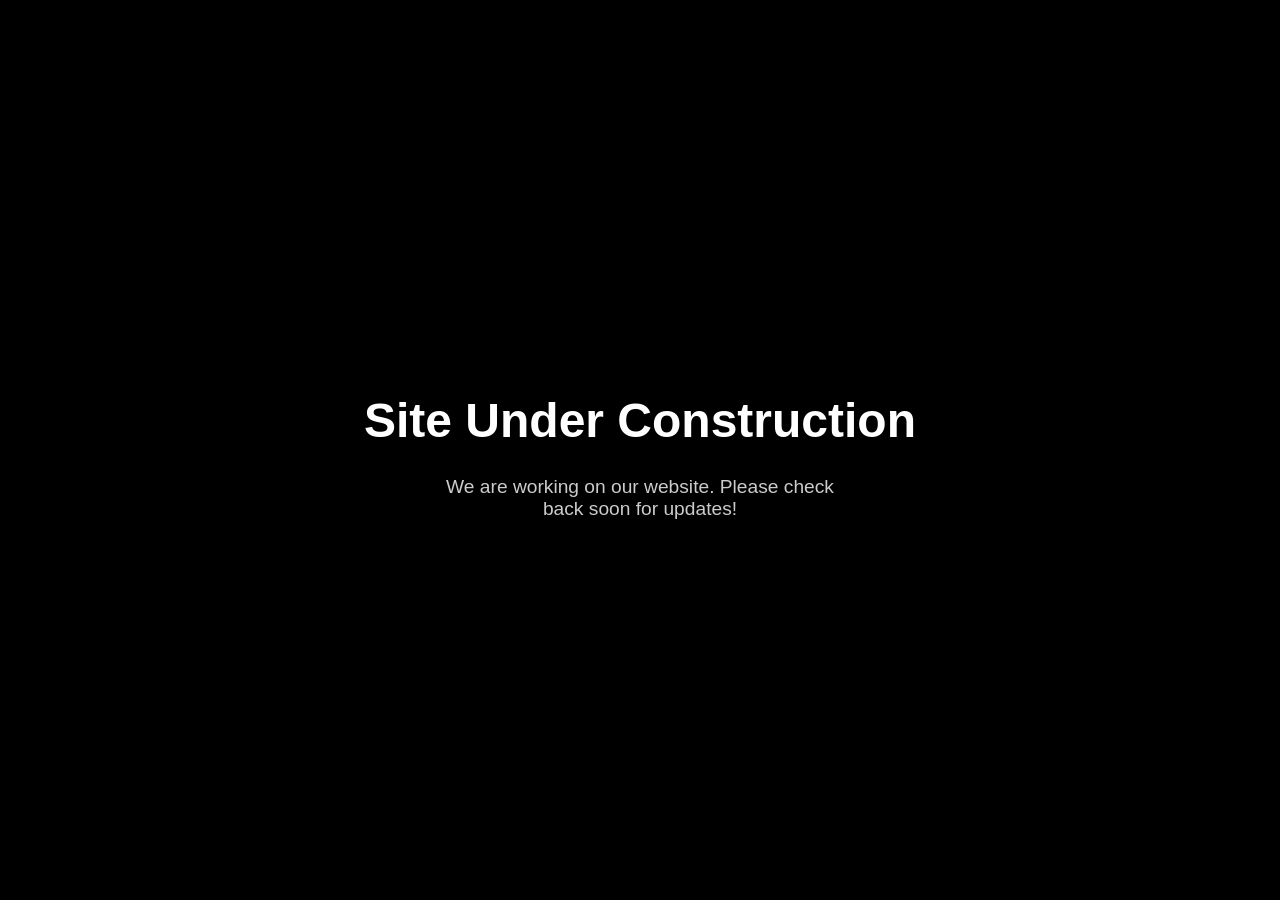
==== index.html @ ab23b489 "Create index.html" ====
<!DOCTYPE html>
<html lang="en">
<head>
  <meta charset="UTF-8" />
  <meta name="viewport" content="width=device-width, initial-scale=1" />
  <title>BlackAnt Games - Under Construction</title>
  <style>
    body {
      margin: 0;
      height: 100vh;
      background-color: #000;
      color: #fff;
      display: flex;
      justify-content: center;
      align-items: center;
      font-family: Arial, sans-serif;
      text-align: center;
      flex-direction: column;
    }
    h1 {
      font-size: 3rem;
      margin-bottom: 0.5rem;
    }
    p {
      font-size: 1.2rem;
      color: #ccc;
      max-width: 400px;
    }
  </style>
</head>
<body>
  <h1>Site Under Construction</h1>
  <p>We are working on our website. Please check back soon for updates!</p>
</body>
</html>
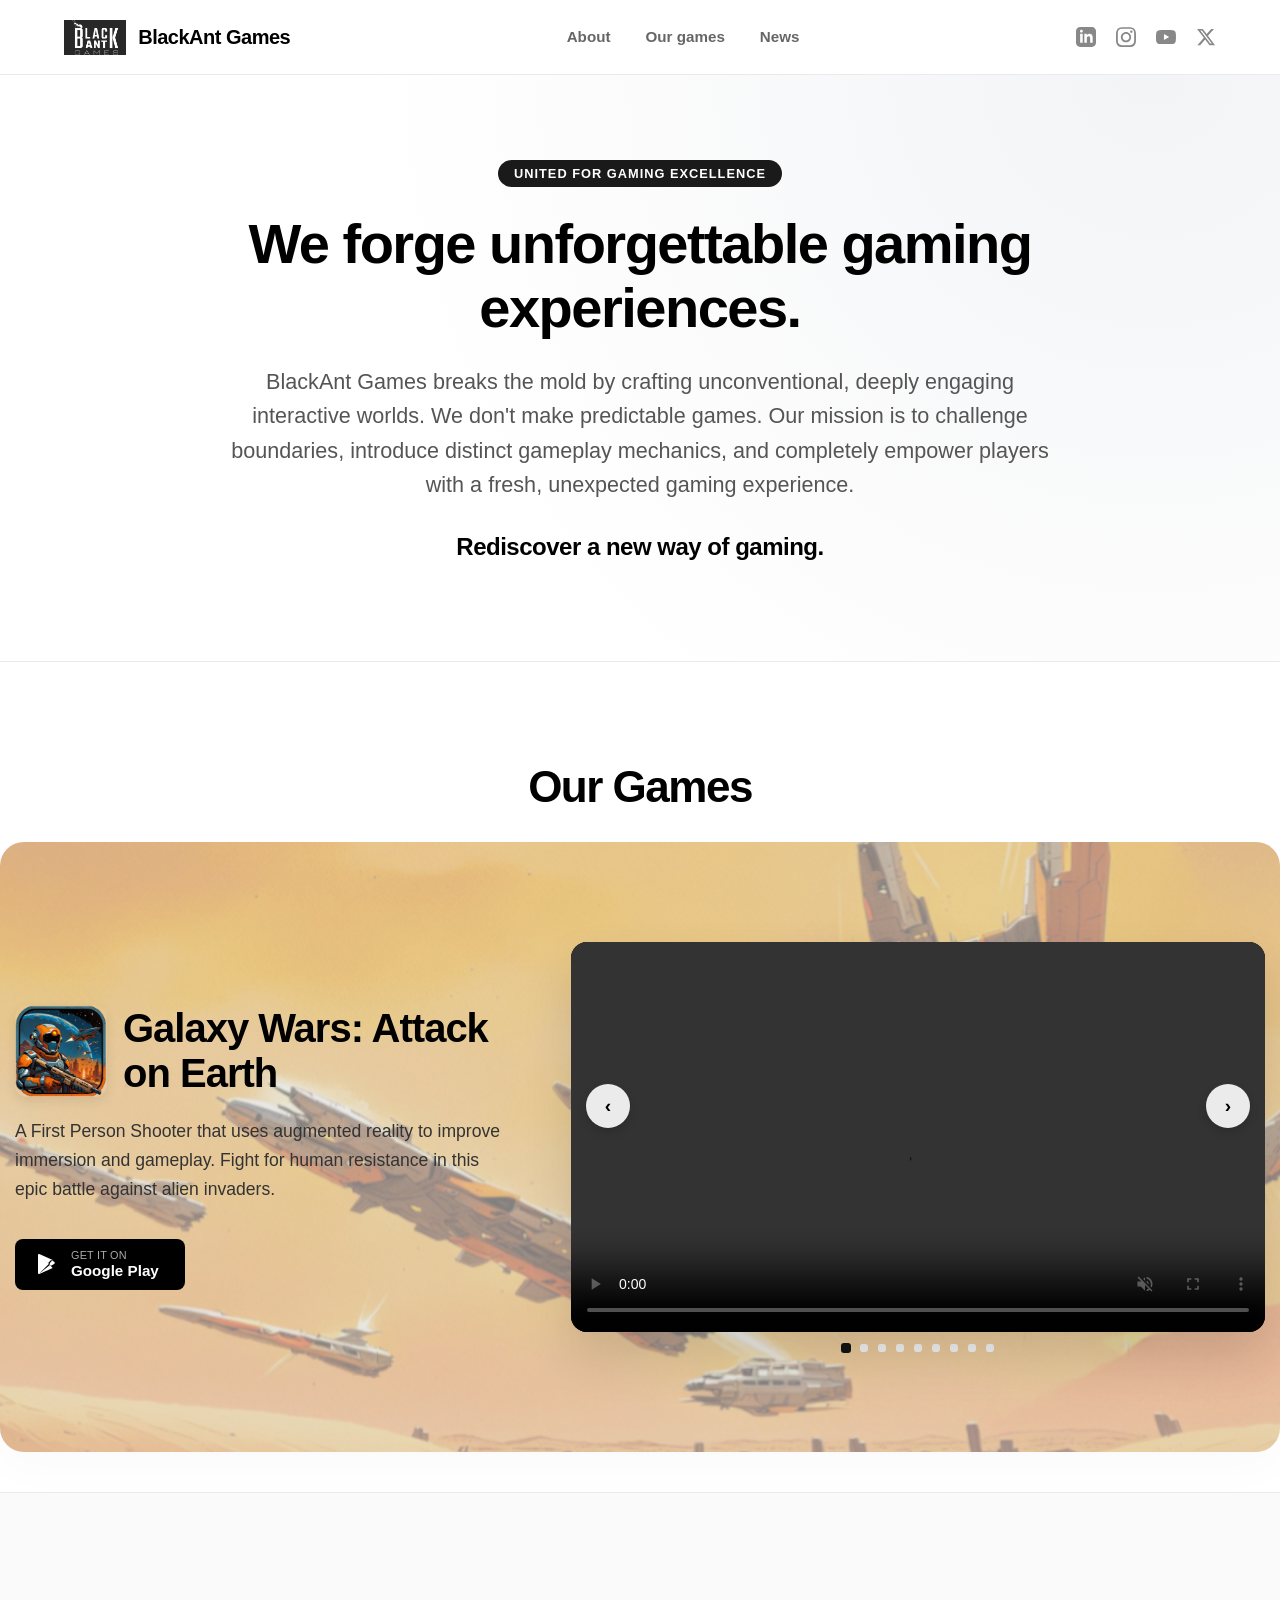
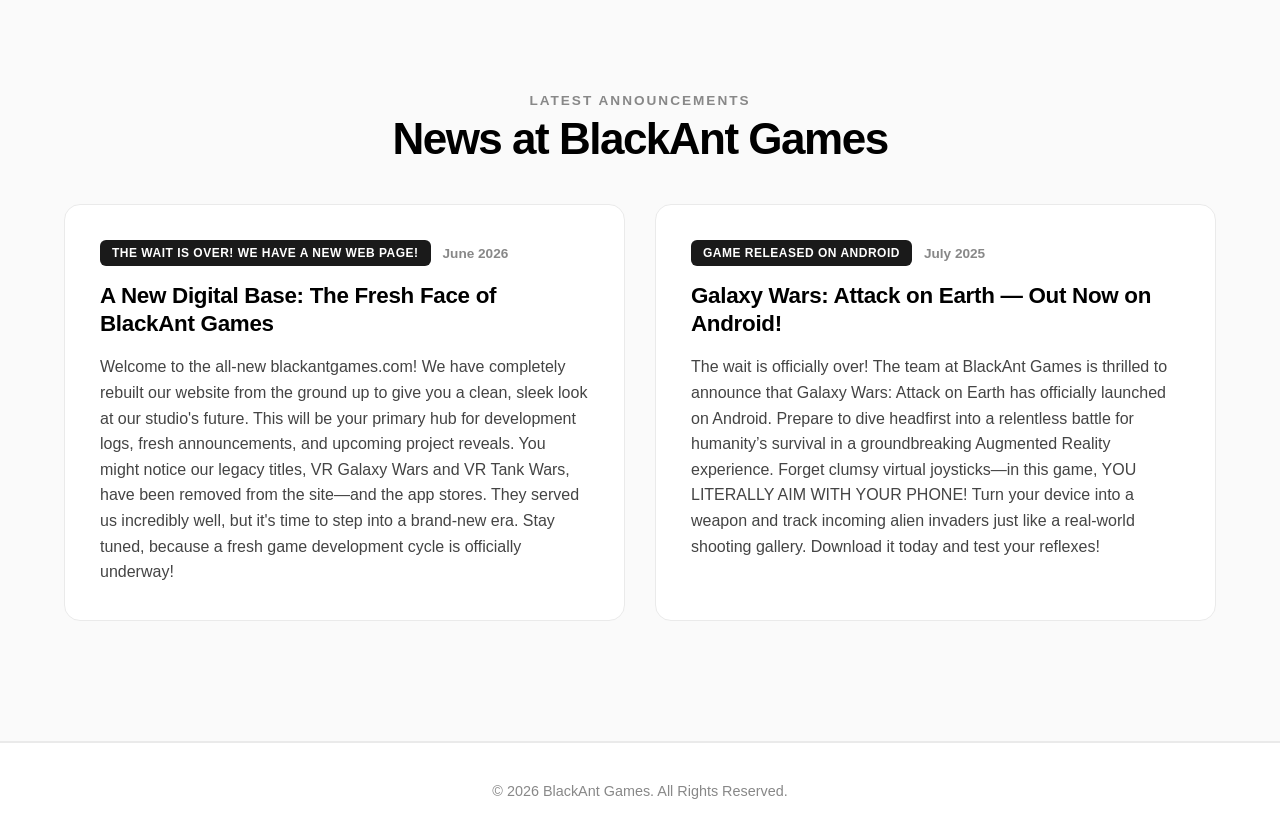
==== commit 44670970: "WP_1: Added a new web page style, content and mechanism to populate it from config files" ====
--- a/index.html
+++ b/index.html
@@ -1,35 +1,87 @@
 <!DOCTYPE html>
 <html lang="en">
 <head>
-  <meta charset="UTF-8" />
-  <meta name="viewport" content="width=device-width, initial-scale=1" />
-  <title>BlackAnt Games - Under Construction</title>
-  <style>
-    body {
-      margin: 0;
-      height: 100vh;
-      background-color: #000;
-      color: #fff;
-      display: flex;
-      justify-content: center;
-      align-items: center;
-      font-family: Arial, sans-serif;
-      text-align: center;
-      flex-direction: column;
-    }
-    h1 {
-      font-size: 3rem;
-      margin-bottom: 0.5rem;
-    }
-    p {
-      font-size: 1.2rem;
-      color: #ccc;
-      max-width: 400px;
-    }
-  </style>
+    <meta charset="UTF-8">
+    <meta name="viewport" content="width=device-width, initial-scale=1.0">
+    <title>BlackAnt Games</title>
+    <link rel="icon" type="image/png" href="assets/logo.png">
+    <link rel="apple-touch-icon" href="assets/logo.png">
+    
+    <link rel="stylesheet" href="style.css">
 </head>
 <body>
-  <h1>Site Under Construction</h1>
-  <p>We are working on our website. Please check back soon for updates!</p>
+
+    <header class="site-header">
+        <div class="logo-container">
+            <img src="assets/logo.png" alt="BlackAnt Games Logo" class="studio-logo" onerror="this.style.display='none';">
+            <span class="logo-text">BlackAnt Games</span>
+        </div>
+        
+        <nav class="main-nav">
+            <ul>
+                <li><a href="#about-hero">About</a></li>
+                <li><a href="#games-container">Our games</a></li>
+                <li><a href="#news-section">News</a></li>
+            </ul>
+        </nav>
+
+        <div class="social-links">
+            <a href="#" target="_blank" rel="noopener" aria-label="LinkedIn">
+                <svg viewBox="0 0 24 24" xmlns="http://www.w3.org/2000/svg">
+                    <path d="M19 0h-14c-2.761 0-5 2.239-5 5v14c0 2.761 2.239 5 5 5h14c2.762 0 5-2.239 5-5v-14c0-2.761-2.238-5-5-5zm-11 19h-3v-11h3v11zm-1.5-12.268c-.966 0-1.75-.79-1.75-1.764s.784-1.764 1.75-1.764 1.75.79 1.75 1.764-.783 1.764-1.75 1.764zm13.5 12.268h-3v-5.604c0-3.368-4-3.113-4 0v5.604h-3v-11h3v1.765c1.396-2.586 7-2.777 7 2.476v6.759z"/>
+                </svg>
+            </a>
+            <a href="#" target="_blank" rel="noopener" aria-label="Instagram">
+                <svg viewBox="0 0 24 24" xmlns="http://www.w3.org/2000/svg">
+                    <path d="M12 2.163c3.204 0 3.584.012 4.85.07 3.252.148 4.771 1.691 4.919 4.919.058 1.265.069 1.645.069 4.849 0 3.205-.012 3.584-.069 4.849-.149 3.225-1.664 4.771-4.919 4.919-1.266.058-1.644.07-4.85.07-3.204 0-3.584-.012-4.849-.07-3.26-.149-4.771-1.699-4.919-4.92-.058-1.265-.07-1.644-.07-4.849 0-3.204.013-3.583.07-4.849.149-3.227 1.664-4.771 4.919-4.919 1.266-.057 1.645-.069 4.849-.069zm0-2c-3.259 0-3.667.014-4.947.072-4.358.2-6.78 2.618-6.98 6.98-.059 1.281-.073 1.689-.073 4.948 0 3.259.014 3.668.072 4.948.2 4.358 2.618 6.78 6.98 6.98 1.281.058 1.689.072 4.948.072 3.259 0 3.668-.014 4.948-.072 4.354-.2 6.782-2.618 6.979-6.98.059-1.28.073-1.689.073-4.948 0-3.259-.014-3.667-.072-4.947-.196-4.354-2.617-6.78-6.979-6.98-1.281-.059-1.69-.073-4.949-.073zm0 5.838c-3.403 0-6.162 2.759-6.162 6.162s2.759 6.163 6.162 6.163 6.162-2.759 6.162-6.163c0-3.403-2.759-6.162-6.162-6.162zm0 10.162c-2.209 0-4-1.79-4-4 0-2.209 1.791-4 4-4s4 1.791 4 4c0 2.21-1.791 4-4 4zm6.406-11.845c-.796 0-1.441.645-1.441 1.44s.645 1.44 1.441 1.44c.795 0 1.439-.645 1.439-1.44s-.644-1.44-1.439-1.44z"/>
+                </svg>
+            </a>
+            <a href="#" target="_blank" rel="noopener" aria-label="YouTube">
+                <svg viewBox="0 0 24 24" xmlns="http://www.w3.org/2000/svg">
+                    <path d="M23.498 6.186a3.016 3.016 0 0 0-2.122-2.136C19.505 3.545 12 3.545 12 3.545s-7.505 0-9.377.505A3.017 3.017 0 0 0 .502 6.186C0 8.07 0 12 0 12s0 3.93.502 5.814a3.016 3.016 0 0 0 2.122 2.136c1.871.505 9.376.505 9.376.505s7.505 0 9.377-.505a3.015 3.015 0 0 0 2.122-2.136C24 15.93 24 12 24 12s0-3.93-.502-5.814zM9.545 15.568V8.432L15.818 12l-6.273 3.568z"/>
+                </svg>
+            </a>
+            <a href="#" target="_blank" rel="noopener" aria-label="X">
+                <svg viewBox="0 0 24 24" xmlns="http://www.w3.org/2000/svg">
+                    <path d="M18.244 2.25h3.308l-7.227 8.26 8.502 11.24H16.17l-5.214-6.817L4.99 21.75H1.68l7.73-8.835L1.254 2.25H8.08l4.713 6.231zm-1.161 17.52h1.833L7.084 4.126H5.117z"/>
+                </svg>
+            </a>
+        </div>
+    </header>
+
+    <section id="about-hero" class="hero-section">
+        <div class="hero-inner">
+            <span class="badge">United for gaming excellence</span>
+            <h1>We forge unforgettable gaming experiences.</h1>
+            <p>
+                BlackAnt Games breaks the mold by crafting unconventional, deeply engaging interactive worlds. 
+                We don't make predictable games. Our mission is to challenge boundaries, introduce distinct 
+                gameplay mechanics, and completely empower players with a fresh, unexpected gaming experience.
+            </p>
+            <div class="hero-tagline" style="margin-top: 30px; font-size: 1.5rem; font-weight: 700; color: #000; letter-spacing: -0.5px;">
+                Rediscover a new way of gaming.
+            </div>
+        </div>
+    </section>
+
+    <main id="games-container">
+        <div class="loading-state">Loading our portfolio...</div>
+    </main>
+
+    <section id="news-section" class="news-container-section">
+        <div class="portfolio-header">
+            <span class="portfolio-sub">Latest announcements</span>
+            <h2>News at BlackAnt Games</h2>
+        </div>
+        <div id="news-grid-feed" class="news-cards-grid">
+            <div class="loading-state">Loading latest dispatch feed...</div>
+        </div>
+    </section>
+
+    <footer class="site-footer">
+        <p>&copy; 2026 BlackAnt Games. All Rights Reserved.</p>
+    </footer>
+
+    <script src="script.js"></script>
 </body>
-</html>
+</html>
--- a/style.css
+++ b/style.css
@@ -0,0 +1,800 @@
+/* GLOBAL STYLES */
+* {
+    margin: 0;
+    padding: 0;
+    box-sizing: border-box;
+}
+
+html {
+    scroll-behavior: smooth;
+    font-family: -apple-system, BlinkMacSystemFont, 'Segoe UI', Roboto, Helvetica, Arial, sans-serif;
+    background-color: #ffffff;
+    color: #1a1a1a;
+}
+
+/* TOP HEADER NAVBAR */
+.site-header {
+    position: fixed;
+    top: 0;
+    left: 0;
+    width: 100%;
+    height: 75px;
+    background: rgba(255, 255, 255, 0.95);
+    backdrop-filter: blur(10px);
+    display: flex;
+    justify-content: space-between;
+    align-items: center;
+    padding: 0 5%;
+    z-index: 1000;
+    border-bottom: 1px solid #eaeaea;
+}
+
+.logo-container {
+    display: flex;
+    align-items: center;
+    gap: 12px;
+}
+
+.studio-logo {
+    height: 35px;
+    width: auto;
+}
+
+.logo-text {
+    font-weight: 800;
+    font-size: 1.25rem;
+    letter-spacing: -0.5px;
+    color: #000;
+}
+
+.main-nav ul {
+    display: flex;
+    list-style: none;
+    gap: 35px;
+}
+
+.main-nav a {
+    color: #666;
+    text-decoration: none;
+    font-weight: 600;
+    font-size: 0.95rem;
+    transition: color 0.2s ease;
+}
+
+.main-nav a:hover {
+    color: #000;
+}
+
+.social-links {
+    display: flex;
+    gap: 20px; /* Margins spacing layout structure gap */
+    align-items: center;
+}
+
+.social-links a {
+    display: flex;
+    align-items: center;
+    justify-content: center;
+    text-decoration: none;
+    transition: transform 0.2s ease;
+}
+
+/* Specific SVG Icon Resizing and Palette Adaptability Hooks */
+.social-links svg {
+    width: 20px;
+    height: 20px;
+    fill: #888888; /* Matches your studio's clean slate grey interface style */
+    transition: fill 0.2s ease;
+}
+
+/* Hover transitions shift vector geometry seamlessly to pure charcoal black */
+.social-links a:hover svg {
+    fill: #000000;
+}
+
+.social-links a:hover {
+    transform: translateY(-1px); /* Adds a premium subtle lift effect on hover */
+}
+
+/* HERO SECTION */
+.hero-section {
+    padding: 160px 5% 100px 5%;
+    background: radial-gradient(circle at 90% 10%, #f3f4f6 0%, #ffffff 60%);
+    text-align: center;
+    border-bottom: 1px solid #eaeaea;
+}
+
+.hero-inner {
+    max-width: 850px;
+    margin: 0 auto;
+}
+
+.badge {
+    display: inline-block;
+    padding: 6px 16px;
+    background: #1a1a1a;
+    color: #fff;
+    font-size: 0.8rem;
+    font-weight: 700;
+    text-transform: uppercase;
+    letter-spacing: 1px;
+    border-radius: 50px;
+    margin-bottom: 25px;
+}
+
+.hero-section h1 {
+    font-size: 3.5rem;
+    font-weight: 800;
+    line-height: 1.15;
+    letter-spacing: -1.5px;
+    color: #000;
+    margin-bottom: 24px;
+}
+
+.hero-section p {
+    font-size: 1.35rem;
+    line-height: 1.6;
+    color: #555;
+}
+
+/* INDIVIDUAL GAME SECTIONS WITCH TRANSPARENT PROMO BACKGROUNDS */
+.game-entry-section {
+    position: relative;
+    width: 100%;
+    /* CHANGED: Boosted padding to give content massive breathing room inside */
+    padding: 100px 0; 
+    /* NEW: Added a deep margin below each game section so they don't touch */
+    margin-bottom: 120px; 
+    display: flex;
+    justify-content: center;
+    align-items: center;
+    overflow: hidden;
+    /* NEW: Smooth clip rounding so the background images feel like standalone cards */
+    border-radius: 24px; 
+    box-shadow: 0 20px 40px rgba(0, 0, 0, 0.02);
+}
+
+.game-entry-section:last-of-type {
+    margin-bottom: 40px;
+}
+
+.game-entry-section:nth-child(even) {
+    background-color: #f9f9f9;
+}
+
+/* Semi-transparent absolute canvas background layer */
+.game-section-bg {
+    position: absolute;
+    top: 0;
+    left: 0;
+    width: 100%;
+    height: 100%;
+    background-size: cover;
+    background-position: center;
+    opacity: 0.5;
+    pointer-events: none;
+    z-index: 1;
+}
+
+/* ENLARGED GRID MEDIA PRESENTATION LAYOUT BLOCK */
+.game-card-grid {
+    position: relative;
+    max-width: 1250px;
+    width: 100%;
+    display: grid;
+    grid-template-columns: 1fr 1.4fr;
+    gap: 60px;
+    align-items: center;
+    z-index: 2;
+}
+
+/* Left Content Custom Modifications */
+.game-info-side h2 {
+    font-size: 2.5rem;
+    font-weight: 800;
+    letter-spacing: -1px;
+    margin-bottom: 20px;
+}
+
+/* GAME TITLE & ICON CONTAINER */
+.game-title-container {
+    display: flex;
+    align-items: center;
+    gap: 16px; /* Space between the game icon and title text */
+    margin-bottom: 20px;
+}
+
+.game-title-link {
+    color: #000;
+    text-decoration: none;
+    transition: opacity 0.2s ease, color 0.2s ease;
+}
+
+.game-title-link:hover {
+    color: #444;
+    text-decoration: underline;
+}
+
+.game-info-side p {
+    font-size: 1.1rem;
+    line-height: 1.65;
+    color: #333;
+    margin-bottom: 35px;
+}
+
+.game-title-icon {
+    width: 92px;
+    height: 92px;
+    border-radius: 12px; /* Smooth rounded squircle profile matching App Store aesthetic */
+    object-fit: cover;
+    box-shadow: 0 4px 12px rgba(0, 0, 0, 0.08); /* Soft drop shadow to elevate the icon */
+    flex-shrink: 0; /* Prevents the image from squishing if titles are long */
+}
+
+/* Override the default h2 margin since it's handled by the parent container now */
+.game-info-side .game-title-container h2 {
+    margin-bottom: 0; 
+}
+
+/* STORE BADGE CONTAINER */
+.store-buttons-container {
+    display: flex;
+    gap: 16px;
+    flex-wrap: wrap;
+    margin-top: 10px;
+}
+
+/* HIGH-END STORE BUTTONS */
+.btn-store {
+    display: inline-flex;
+    align-items: center;
+    gap: 12px;
+    padding: 10px 20px;
+    background-color: #000000;
+    color: #ffffff;
+    text-decoration: none;
+    border-radius: 8px;
+    transition: background-color 0.2s ease, transform 0.2s ease;
+    min-width: 170px;
+}
+
+.btn-store:hover {
+    background-color: #222222;
+    transform: translateY(-2px);
+}
+
+/* SVG Icon Scaling */
+.btn-store svg {
+    width: 24px;
+    height: 24px;
+    fill: #ffffff;
+    flex-shrink: 0;
+}
+
+/* Inside Layout Text Column Wrapper */
+.btn-text-wrapper {
+    display: flex;
+    flex-direction: column;
+    align-items: flex-start;
+    line-height: 1.2;
+}
+
+/* Small Upper Label */
+.btn-text-small {
+    font-size: 0.68rem;
+    font-weight: 500;
+    letter-spacing: 0.2px;
+    text-transform: uppercase;
+    color: #aaaaaa;
+}
+
+/* Big Lower Title */
+.btn-text-large {
+    font-size: 0.95rem;
+    font-weight: 700;
+    color: #ffffff;
+}
+
+/* Right Media Slider Container Layout */
+.game-media-side {
+    position: relative;
+    border-radius: 16px;
+    overflow: hidden;
+    box-shadow: 0 25px 50px rgba(0, 0, 0, 0.12);
+    background: #000;
+    aspect-ratio: 16 / 9;
+    width: 100%;
+}
+
+.slider-viewport {
+    position: relative;
+    width: 100%;
+    height: 100%;
+}
+
+/* Make all items stack on top of each other and fade out by default */
+.slide-item {
+    position: absolute;
+    top: 0;
+    left: 0;
+    width: 100%;
+    height: 100%;
+    opacity: 0;
+    z-index: 1;
+    pointer-events: none;
+    transition: opacity 0.35s ease-in-out;
+}
+
+/* Smoothly fade in the active asset track item element */
+.slide-item.active {
+    opacity: 1;
+    z-index: 2;
+    pointer-events: auto;
+}
+
+.slide-item img, .slide-item video {
+    width: 100%;
+    height: 100%;
+    object-fit: cover;
+}
+
+/* Slider UI Navigation Arrows - Shifted up slightly to not block native media video controls */
+.slider-arrow {
+    position: absolute;
+    top: 42%;
+    transform: translateY(-50%);
+    background: rgba(255, 255, 255, 0.9);
+    border: none;
+    width: 44px;
+    height: 44px;
+    border-radius: 50%;
+    font-size: 1.2rem;
+    font-weight: bold;
+    cursor: pointer;
+    display: flex;
+    align-items: center;
+    justify-content: center;
+    box-shadow: 0 4px 10px rgba(0,0,0,0.15);
+    z-index: 10;
+    transition: background-color 0.2s, transform 0.2s;
+}
+
+.slider-arrow:hover {
+    background: #ffffff;
+    transform: translateY(-50%) scale(1.05);
+}
+
+/* DETACHED SLIDER DOTS NAVIGATION (Moved below the media) */
+.slider-dots-container {
+    display: flex;
+    justify-content: center;
+    gap: 10px;
+    padding: 12px 0 0 0;
+    background: transparent;
+    backdrop-filter: none;
+}
+
+/* INDIVIDUAL DOT LAYER STYLE */
+.slider-dot {
+    width: 8px;
+    height: 8px;
+    border-radius: 30%;
+    background-color: #EEEEEE;
+    border: none;
+    cursor: pointer;
+    padding: 0;
+    transition: background-color 0.2s ease, transform 0.2s ease;
+}
+
+/* ACTIVE STATE DOT */
+.slider-dot.active {
+    background-color: #111111;
+    transform: scale(1.25);
+}
+
+.slider-dot:hover {
+    background-color: #AAAAAA;
+}
+
+.arrow-left { left: 15px; }
+.arrow-right { right: 15px; }
+
+/* LOADING/FOOTER STATES */
+.loading-state {
+    text-align: center;
+    padding: 100px;
+    font-size: 1.2rem;
+    color: #666;
+}
+
+.site-footer {
+    text-align: center;
+    padding: 40px 0;
+    font-size: 0.9rem;
+    color: #888;
+    border-top: 1px solid #eaeaea;
+}
+
+@media (max-width: 900px) {
+    .game-card-grid {
+        grid-template-columns: 1fr;
+        gap: 40px;
+    }
+    .hero-section h1 { font-size: 2.5rem; }
+}
+
+/* Clicking directly on a video shows standard native browser cursor interaction */
+.slide-item[data-type="video"] video {
+    cursor: default;
+}
+
+/* PORTFOLIO SECTION TITLE SETUP */
+.portfolio-header {
+    width: 100%;
+    max-width: 1250px;
+    margin: 100px auto 30px auto;
+    padding: 0 5%;
+    text-align: center;
+}
+
+.portfolio-header h2 {
+    font-size: 2.75rem;
+    font-weight: 800;
+    letter-spacing: -1.5px;
+    color: #000000;
+    position: relative;
+    display: inline-block;
+}
+
+.portfolio-sub {
+    display: block;
+    font-size: 0.85rem;
+    font-weight: 700;
+    text-transform: uppercase;
+    letter-spacing: 2px;
+    color: #888888;
+    margin-bottom: 6px;
+}
+
+
+
+/* ==========================================================================
+   GAME HUB / DETAIL SPECIFIC PAGE STYLES
+   ========================================================================== */
+.game-detail-page {
+    background-color: #ffffff;
+}
+
+.game-hub-container {
+    max-width: 1250px;
+    margin: 140px auto 80px auto;
+    padding: 0 5%;
+    display: flex;
+    flex-direction: column;
+    gap: 40px;
+}
+
+/* Upper Two-Column Layout (Media vs Quick Specs) */
+.game-hub-upper-grid {
+    display: grid;
+    grid-template-columns: 1.4fr 1fr;
+    gap: 40px;
+    align-items: start;
+}
+
+.game-hub-info-side {
+    display: flex;
+    flex-direction: column;
+    gap: 20px;
+    background: rgba(255, 255, 255, 0.6);
+    backdrop-filter: blur(8px);
+    padding: 24px;
+    border-radius: 16px;
+    border: 1px solid rgba(0, 0, 0, 0.05);
+}
+
+.game-hub-identity {
+    display: flex;
+    align-items: center;
+    gap: 16px;
+}
+
+.game-hub-icon {
+    width: 80px;
+    height: 80px;
+    border-radius: 16px;
+    object-fit: cover;
+    box-shadow: 0 6px 15px rgba(0,0,0,0.08);
+}
+
+.game-hub-title-block h1 {
+    font-size: 2.2rem;
+    font-weight: 800;
+    line-height: 1.1;
+    letter-spacing: -0.5px;
+    color: #000000;
+}
+
+.game-hub-subtitle {
+    font-size: 0.95rem;
+    font-weight: 700;
+    color: #666666;
+    text-transform: uppercase;
+    letter-spacing: 1.5px;
+}
+
+.game-hub-summary {
+    font-size: 1rem;
+    line-height: 1.6;
+    color: #444444;
+}
+
+/* Rating Widgets */
+.rating-badge-container {
+    background: rgba(0, 0, 0, 0.02);
+    border: 1px solid #eee;
+    padding: 12px 16px;
+    border-radius: 10px;
+}
+
+.store-rating-card {
+    display: flex;
+    flex-direction: column;
+    gap: 4px;
+}
+
+.store-name-label {
+    font-size: 0.7rem;
+    text-transform: uppercase;
+    font-weight: 700;
+    letter-spacing: 0.5px;
+    color: #888888;
+}
+
+.stars-row {
+    display: flex;
+    align-items: center;
+    gap: 4px;
+}
+
+.star-filled { color: #ffb800; font-size: 1.1rem; }
+.star-half { position: relative; display: inline-block; font-size: 1.1rem; color: #e0e0e0; }
+.star-half::before { content: "★"; position: absolute; left: 0; top: 0; width: 50%; overflow: hidden; color: #ffb800; }
+.rating-number { font-size: 0.9rem; font-weight: 700; color: #1a1a1a; margin-left: 6px; }
+
+.hub-action-panel {
+    border-top: 1px solid #eaeaea;
+    padding-top: 16px;
+}
+
+/* Lower Section Full-Width Re-architecture */
+.section-divider {
+    border: 0;
+    height: 1px;
+    background: #eaeaea;
+    margin: 20px 0 40px 0;
+}
+
+.details-layout-wrapper {
+    display: grid;
+    grid-template-columns: 1.6fr 1fr; /* Broad row space for narration text, compact right sidebar box */
+    gap: 50px;
+    align-items: start;
+}
+
+.details-heading {
+    font-size: 1.75rem;
+    font-weight: 800;
+    letter-spacing: -0.5px;
+    margin-bottom: 24px;
+    color: #000;
+}
+
+.font-important {
+    font-size: 1.15rem;
+    line-height: 1.6;
+    color: #111111;
+    border-left: 4px solid #000;
+    padding-left: 16px;
+    margin-bottom: 30px;
+}
+
+.hub-features-showcase {
+    display: flex;
+    flex-direction: column;
+    gap: 32px;
+}
+
+.feature-pillar h3 {
+    font-size: 1.25rem;
+    font-weight: 700;
+    color: #000;
+    margin-bottom: 8px;
+}
+
+.feature-pillar p {
+    font-size: 1rem;
+    line-height: 1.65;
+    color: #333333;
+}
+
+/* Feature Checklist Sidebar Box */
+.details-sidebar-checklist {
+    display: flex;
+    flex-direction: column;
+    gap: 24px;
+}
+
+.hub-features-list {
+    background: #fbfbfb;
+    border: 1px solid #eee;
+    padding: 24px;
+    border-radius: 14px;
+}
+
+.hub-features-list h3 {
+    font-size: 1.1rem;
+    font-weight: 800;
+    text-transform: uppercase;
+    letter-spacing: 0.5px;
+    margin-bottom: 16px;
+    color: #000;
+}
+
+.hub-features-list ul {
+    list-style: none;
+    display: flex;
+    flex-direction: column;
+    gap: 12px;
+}
+
+.hub-features-list li {
+    font-size: 0.95rem;
+    color: #333;
+    display: flex;
+    align-items: center;
+    gap: 10px;
+}
+
+.audience-tag {
+    margin-top: 16px;
+    font-size: 0.85rem;
+    font-style: italic;
+    color: #666;
+    border-top: 1px dashed #ddd;
+    padding-top: 12px;
+}
+
+.closing-cta-card {
+    background: #000000;
+    color: #ffffff;
+    padding: 20px;
+    border-radius: 12px;
+    box-shadow: 0 10px 25px rgba(0,0,0,0.05);
+}
+
+.closing-cta-card h4 {
+    font-size: 1.1rem;
+    font-weight: 700;
+    margin-bottom: 6px;
+    text-transform: uppercase;
+    letter-spacing: 0.5px;
+}
+
+.closing-cta-card p {
+    font-size: 0.95rem;
+    color: #cccccc;
+    line-height: 1.5;
+}
+
+/* Disabled State For Store */
+.btn-store.store-unavailable {
+    background-color: #f5f5f5;
+    border: 1px solid #e0e0e0;
+    color: #aaaaaa;
+    cursor: not-allowed;
+    transform: none !important;
+}
+.btn-store.store-unavailable svg { fill: #cccccc; }
+.btn-store.store-unavailable .btn-text-small { color: #bbbbbb; }
+.btn-store.store-unavailable .btn-text-large { color: #999999; }
+
+/* Responsive Scaling Viewport Overrides */
+@media (max-width: 950px) {
+    .game-hub-upper-grid, 
+    .details-layout-wrapper {
+        grid-template-columns: 1fr;
+        gap: 30px;
+    }
+    .game-hub-container {
+        margin-top: 110px;
+    }
+}
+
+
+
+/* ==========================================================================
+   DYNAMIC NEWS GRIDS DISPATCH STYLES
+   ========================================================================== */
+.news-container-section {
+    padding: 100px 5% 120px 5%;
+    background-color: #fafafa;
+    border-top: 1px solid #eaeaea;
+    border-bottom: 1px solid #eaeaea;
+}
+
+.news-cards-grid {
+    max-width: 1250px;
+    margin: 40px auto 0 auto;
+    display: grid;
+    grid-template-columns: repeat(auto-fit, minmax(450px, 1fr)); /* Dynamically shifts cards perfectly across monitor scales */
+    gap: 30px;
+}
+
+/* Elegant Editorial Article Card Design */
+.news-article-card {
+    background-color: #ffffff;
+    border: 1px solid #eaeaea;
+    padding: 35px;
+    border-radius: 16px;
+    display: flex;
+    flex-direction: column;
+    gap: 16px;
+    transition: transform 0.25s ease, box-shadow 0.25s ease;
+}
+
+.news-article-card:hover {
+    transform: translateY(-4px);
+    box-shadow: 0 15px 35px rgba(0, 0, 0, 0.04);
+}
+
+/* Card Header Components */
+.news-card-metadata {
+    display: flex;
+    flex-wrap: wrap; /* Prevents text crowding on smaller screens */
+    align-items: center;
+    gap: 12px;
+}
+
+.news-card-badge {
+    font-size: 0.75rem;
+    font-weight: 700;
+    text-transform: uppercase;
+    letter-spacing: 0.5px;
+    background-color: #1a1a1a;
+    color: #ffffff;
+    padding: 6px 12px;
+    border-radius: 6px;
+    display: inline-block;
+}
+
+.news-card-date {
+    font-size: 0.85rem;
+    font-weight: 600;
+    color: #888888;
+}
+
+/* Card Typographic Setup */
+.news-card-title {
+    font-size: 1.4rem;
+    font-weight: 800;
+    line-height: 1.25;
+    letter-spacing: -0.3px;
+    color: #000000;
+}
+
+.news-card-body {
+    font-size: 1rem;
+    line-height: 1.6;
+    color: #444444;
+}
+
+/* Responsive adjustment for small mobile interfaces */
+@media (max-width: 550px) {
+    .news-cards-grid {
+        grid-template-columns: 1fr;
+    }
+    .news-article-card {
+        padding: 24px;
+    }
+}
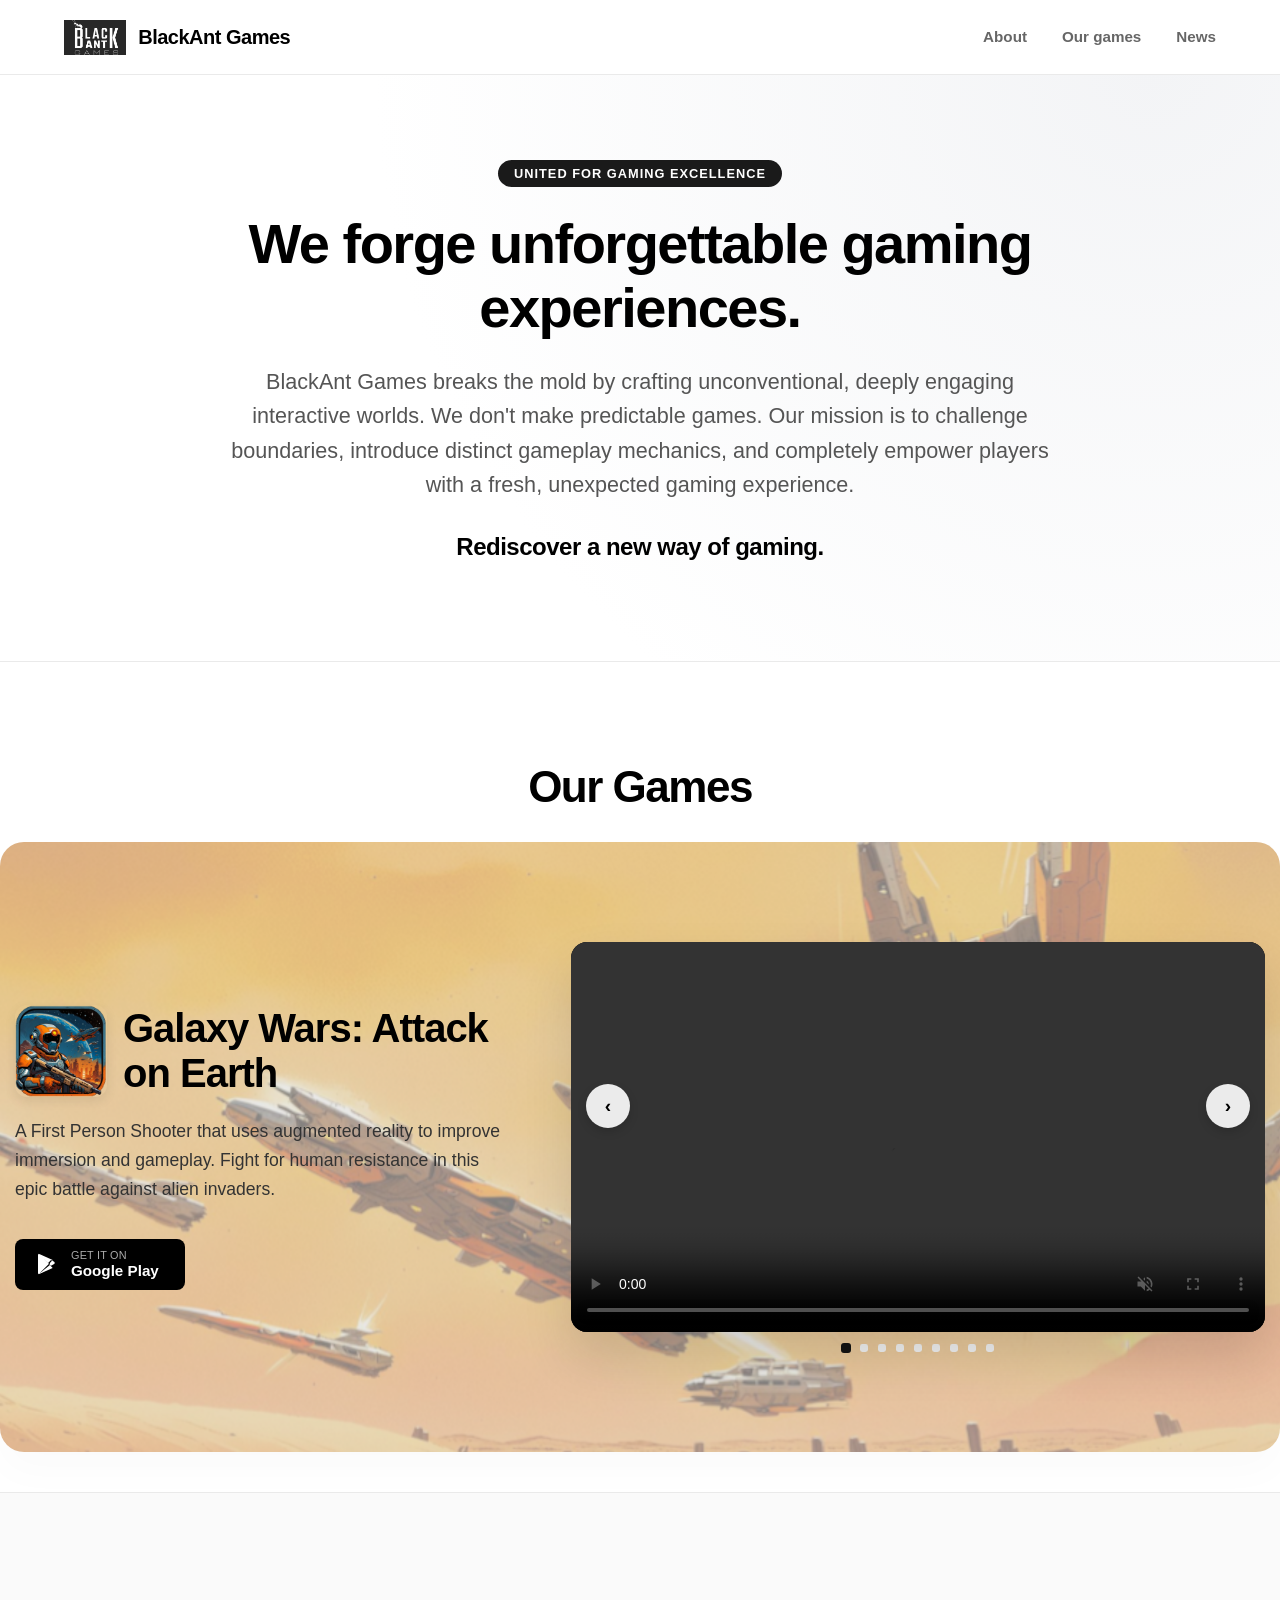
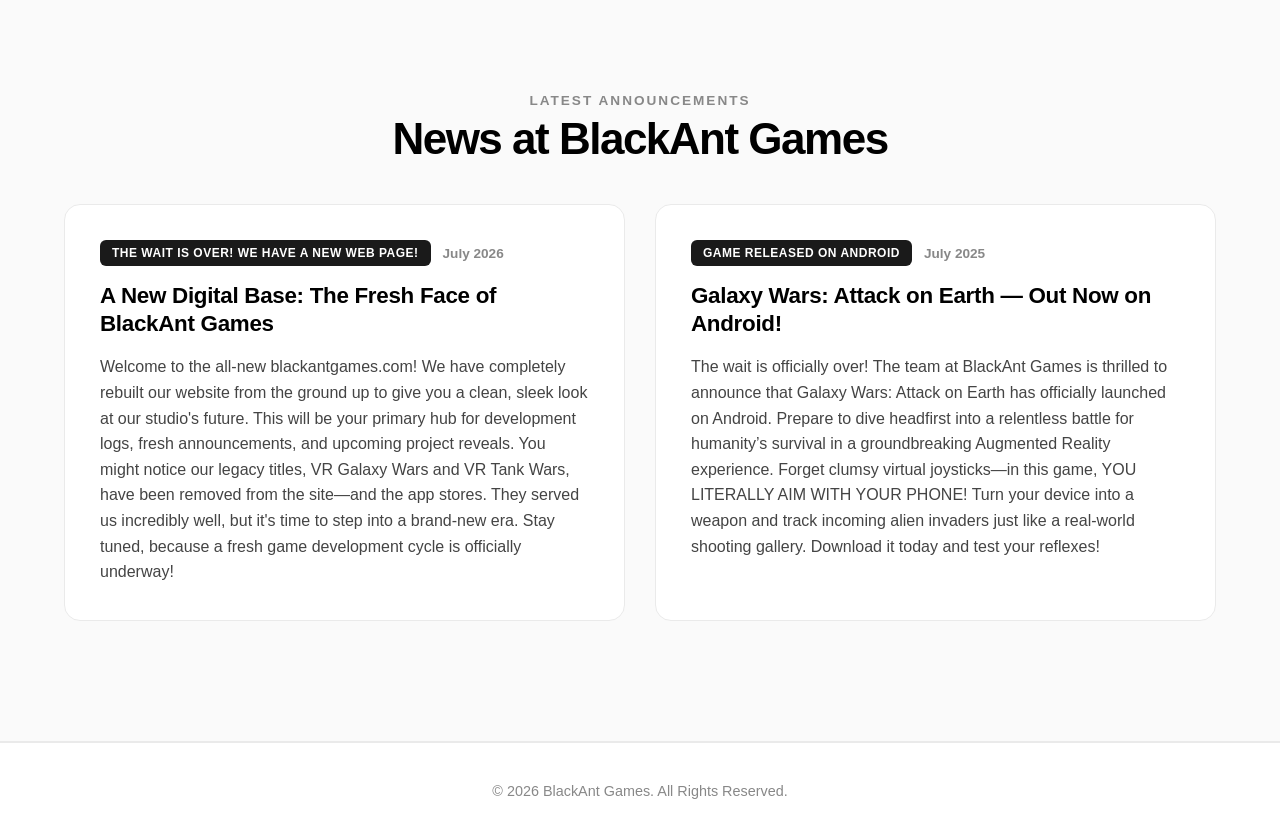
==== commit 7e5f903a: "Temporarly removed social media as it's not available yet" ====
--- a/index.html
+++ b/index.html
@@ -25,7 +25,7 @@
             </ul>
         </nav>
 
-        <div class="social-links">
+        <!--div class="social-links">
             <a href="#" target="_blank" rel="noopener" aria-label="LinkedIn">
                 <svg viewBox="0 0 24 24" xmlns="http://www.w3.org/2000/svg">
                     <path d="M19 0h-14c-2.761 0-5 2.239-5 5v14c0 2.761 2.239 5 5 5h14c2.762 0 5-2.239 5-5v-14c0-2.761-2.238-5-5-5zm-11 19h-3v-11h3v11zm-1.5-12.268c-.966 0-1.75-.79-1.75-1.764s.784-1.764 1.75-1.764 1.75.79 1.75 1.764-.783 1.764-1.75 1.764zm13.5 12.268h-3v-5.604c0-3.368-4-3.113-4 0v5.604h-3v-11h3v1.765c1.396-2.586 7-2.777 7 2.476v6.759z"/>
@@ -46,7 +46,7 @@
                     <path d="M18.244 2.25h3.308l-7.227 8.26 8.502 11.24H16.17l-5.214-6.817L4.99 21.75H1.68l7.73-8.835L1.254 2.25H8.08l4.713 6.231zm-1.161 17.52h1.833L7.084 4.126H5.117z"/>
                 </svg>
             </a>
-        </div>
+        </div-->
     </header>
 
     <section id="about-hero" class="hero-section">
